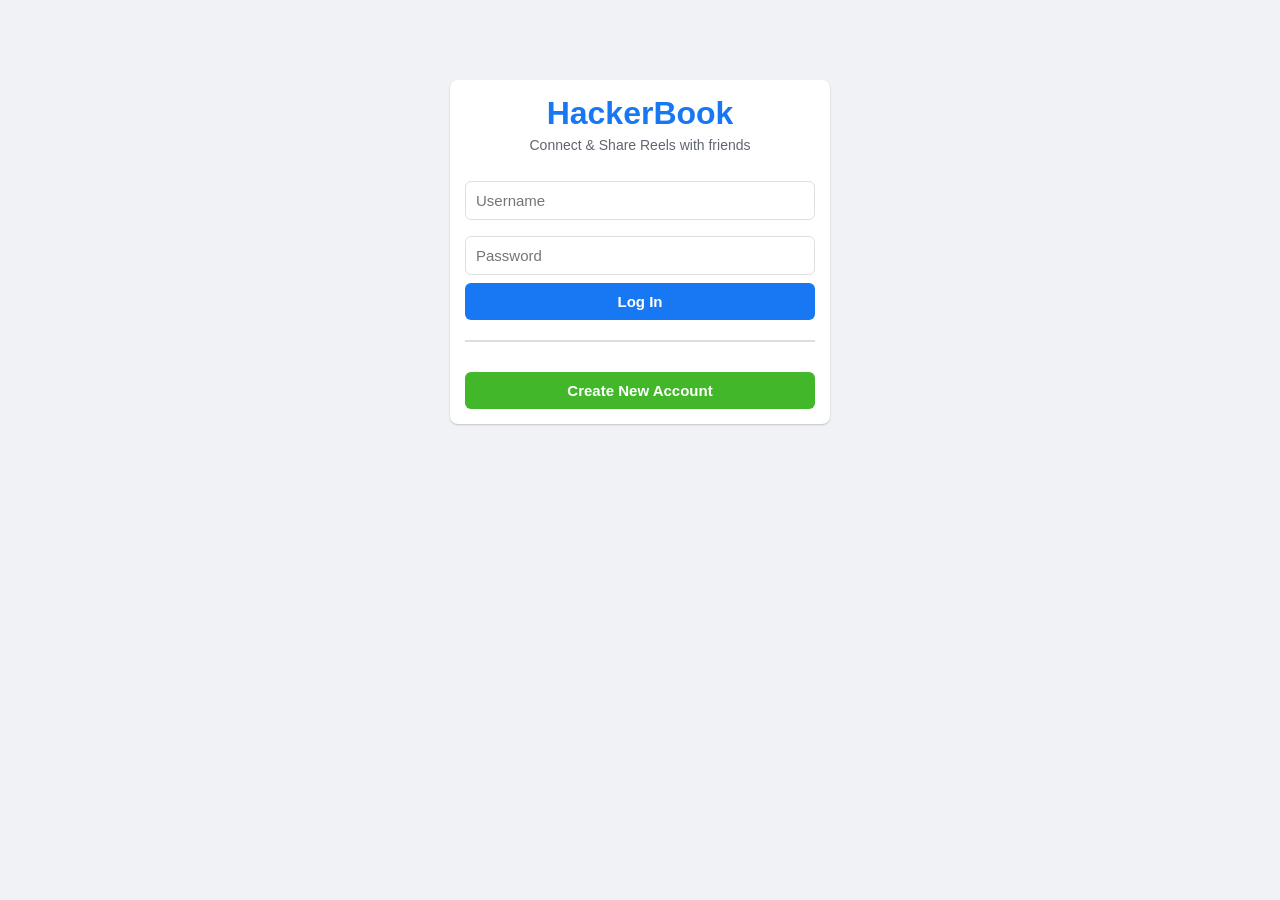
==== index.html @ a979e347 "Rename index (1).html to index.html" ====
<!DOCTYPE html>
<html lang="hi">
<head>
    <meta charset="UTF-8">
    <meta name="viewport" content="width=device-width, initial-scale=1.0">
    <title>HackerBook - Social, Reels & Chat</title>
    <link rel="stylesheet" href="ab.css">
</head>
<body>

    <!-- AUTH SECTION (Login / Signup) -->
    <div id="authSection">
        <div class="card auth-card">
            <h1 class="brand-logo">HackerBook</h1>
            <p class="brand-sub">Connect & Share Reels with friends</p>
            <div id="authError" class="error hidden"></div>
            <input type="text" id="authUsername" placeholder="Username">
            <input type="password" id="authPassword" placeholder="Password">
            <button onclick="loginUser()" class="btn btn-primary">Log In</button>
            <hr class="divider">
            <button onclick="registerUser()" class="btn btn-secondary">Create New Account</button>
        </div>
    </div>

    <!-- MAIN APP SECTION -->
    <div id="appSection" class="hidden">
        <!-- Header / Navbar -->
        <header class="header">
            <h1>HackerBook</h1>
            <div class="nav-links">
                <a href="#" onclick="switchTab('feed')" id="navFeed" class="active-nav">🏠 Feed</a>
                <a href="#" onclick="switchTab('chat')" id="navChat">💬 Chat</a>
                <a href="#" onclick="logout()">Logout</a>
            </div>
        </header>

        <div class="container">
            <!-- TAB 1: NEWS FEED -->
            <div id="feedView">
                <!-- Create Post Box -->
                <div class="card">
                    <textarea id="postInput" placeholder="What's on your mind?"></textarea>
                    
                    <!-- File Options for Image & Video -->
                    <div class="media-upload-options">
                        <label class="media-btn">
                            📷 Photo Select
                            <input type="file" id="mediaInput" accept="image/*,video/*" hidden onchange="previewMediaName()">
                        </label>
                        <span id="fileNameDisplay" class="file-name"></span>
                    </div>

                    <button onclick="createPost()" class="btn btn-primary btn-post">Post</button>
                </div>
                <!-- Posts Feed Container -->
                <div id="postsContainer"></div>
            </div>

            <!-- TAB 2: CHAT SYSTEM (MESSENGER) -->
            <div id="chatView" class="hidden">
                <!-- Users List Screen -->
                <div id="userListCard" class="card">
                    <h2 class="section-title">Messages / Friends</h2>
                    <p class="sub-text">Select a user to start chatting:</p>
                    <div id="usersContainer"></div>
                </div>

                <!-- Chat Box Screen -->
                <div id="activeChatCard" class="card hidden">
                    <div class="chat-header">
                        <h3 id="chatWithTitle">Chat</h3>
                        <button onclick="closeChat()" class="btn-back">← Back</button>
                    </div>
                    <div id="chatBox" class="chat-box"></div>
                    <div class="chat-input-area">
                        <input type="text" id="chatInput" placeholder="Type a message...">
                        <button onclick="sendMessage()" class="btn btn-primary btn-send">Send</button>
                    </div>
                </div>
            </div>
        </div>
    </div>

    <script src="ab.js"></script>
</body>
</html>
---- ab.css ----
* {
    box-sizing: border-box;
    font-family: -apple-system, BlinkMacSystemFont, "Segoe UI", Roboto, sans-serif;
    margin: 0;
    padding: 0;
}

body {
    background-color: #f0f2f5;
    margin: 0;
    padding-bottom: 50px;
}

.hidden { display: none !important; }

/* Header Navbar */
.header {
    background: #1877f2;
    color: white;
    padding: 12px 20px;
    display: flex;
    justify-content: space-between;
    align-items: center;
    position: sticky;
    top: 0;
    z-index: 100;
    box-shadow: 0 2px 4px rgba(0,0,0,0.1);
}

.header h1 {
    margin: 0;
    font-size: 22px;
    font-weight: bold;
}

.header .nav-links a {
    color: white;
    text-decoration: none;
    font-weight: 500;
    margin-left: 8px;
    font-size: 14px;
    background: rgba(255,255,255,0.2);
    padding: 6px 12px;
    border-radius: 20px;
}

.header .nav-links a.active-nav {
    background: white;
    color: #1877f2;
    font-weight: bold;
}

/* Layout & Cards */
.container {
    max-width: 600px;
    margin: 20px auto;
    padding: 0 10px;
}

.card {
    background: white;
    border-radius: 8px;
    padding: 15px;
    margin-bottom: 15px;
    box-shadow: 0 1px 2px rgba(0,0,0,0.2);
}

.auth-card {
    max-width: 380px;
    margin: 80px auto;
    text-align: center;
}

.brand-logo { color: #1877f2; font-size: 32px; margin-bottom: 5px; }
.brand-sub { color: #606770; margin-bottom: 20px; font-size: 14px; }

/* Inputs & Buttons */
input[type="text"], input[type="password"], textarea {
    width: 100%;
    padding: 10px;
    margin: 8px 0;
    border: 1px solid #dddfe2;
    border-radius: 6px;
    font-size: 15px;
}

textarea {
    resize: vertical;
    height: 70px;
}

.media-upload-options {
    display: flex;
    align-items: center;
    gap: 10px;
    margin: 8px 0;
}

.media-btn {
    background: #e4e6eb;
    color: #050505;
    padding: 8px 12px;
    border-radius: 6px;
    font-size: 13px;
    font-weight: bold;
    cursor: pointer;
    display: inline-block;
}

.file-name {
    font-size: 12px;
    color: #65676b;
    max-width: 200px;
    overflow: hidden;
    text-overflow: ellipsis;
    white-space: nowrap;
}

.btn {
    border: none;
    padding: 10px 16px;
    border-radius: 6px;
    font-weight: bold;
    font-size: 15px;
    cursor: pointer;
    width: 100%;
}

.btn-primary { background-color: #1877f2; color: white; }
.btn-secondary { background-color: #42b72a; color: white; margin-top: 10px; }
.btn-post { margin-top: 8px; }

.btn-like {
    background: #e4e6eb;
    color: #050505;
    border: none;
    padding: 6px 12px;
    font-size: 13px;
    border-radius: 4px;
    cursor: pointer;
}

.btn-like.liked {
    background: #e7f3ff;
    color: #1877f2;
    font-weight: bold;
}

.btn-reply {
    background: #1877f2;
    color: white;
    border: none;
    width: auto;
    padding: 6px 12px;
    font-size: 13px;
    border-radius: 4px;
    cursor: pointer;
}

.btn-chat {
    background: #1877f2;
    color: white;
    padding: 6px 14px;
    border: none;
    border-radius: 5px;
    font-size: 13px;
    cursor: pointer;
    font-weight: bold;
}

.btn-back {
    background: transparent;
    border: none;
    color: #1877f2;
    font-size: 14px;
    cursor: pointer;
    font-weight: bold;
}

.divider { border: 0.5px solid #dadde1; margin: 20px 0; }
.error { color: red; font-size: 14px; margin-bottom: 10px; }

/* Posts & Media Styling */
.post-author { font-weight: bold; color: #050505; }
.post-time { font-size: 12px; color: #65676b; margin-bottom: 10px; }
.post-content { font-size: 15px; margin-bottom: 12px; line-height: 1.4; }

.post-media-img {
    width: 100%;
    border-radius: 8px;
    margin-bottom: 12px;
    max-height: 400px;
    object-fit: cover;
}

.post-media-video {
    width: 100%;
    border-radius: 8px;
    margin-bottom: 12px;
    max-height: 450px;
    background: black;
}

.post-actions {
    border-top: 1px solid #e4e6eb;
    border-bottom: 1px solid #e4e6eb;
    padding: 8px 0;
    margin-bottom: 10px;
    display: flex;
    justify-content: space-between;
    align-items: center;
}

/* Comments Section */
.comments-section {
    background: #f0f2f5;
    padding: 10px;
    border-radius: 6px;
    margin-top: 10px;
}

.comment-item { font-size: 13px; margin-bottom: 6px; }
.comment-form { display: flex; gap: 5px; margin-top: 8px; }
.comment-form input { margin: 0; padding: 6px; }

/* Chat Section */
.section-title { font-size: 20px; margin-bottom: 5px; }
.sub-text { color: #65676b; font-size: 14px; margin-bottom: 15px; }
.user-list-item {
    display: flex;
    justify-content: space-between;
    align-items: center;
    padding: 10px 0;
    border-bottom: 1px solid #f0f2f5;
}

.chat-header {
    display: flex;
    align-items: center;
    justify-content: space-between;
    margin-bottom: 10px;
}

.chat-box {
    height: 350px;
    overflow-y: scroll;
    border: 1px solid #e4e6eb;
    border-radius: 6px;
    padding: 10px;
    display: flex;
    flex-direction: column;
    gap: 8px;
    background: #fafafa;
}

.msg {
    max-width: 75%;
    padding: 8px 12px;
    border-radius: 15px;
    font-size: 14px;
    word-break: break-word;
}

.msg.sent {
    background: #1877f2;
    color: white;
    align-self: flex-end;
    border-bottom-right-radius: 2px;
}

.msg.received {
    background: #e4e6eb;
    color: #050505;
    align-self: flex-start;
    border-bottom-left-radius: 2px;
}

.chat-input-area {
    margin-top: 10px;
    display: flex;
    gap: 8px;
}

.chat-input-area input { margin: 0; }
.btn-send { width: auto; padding: 0 20px; }
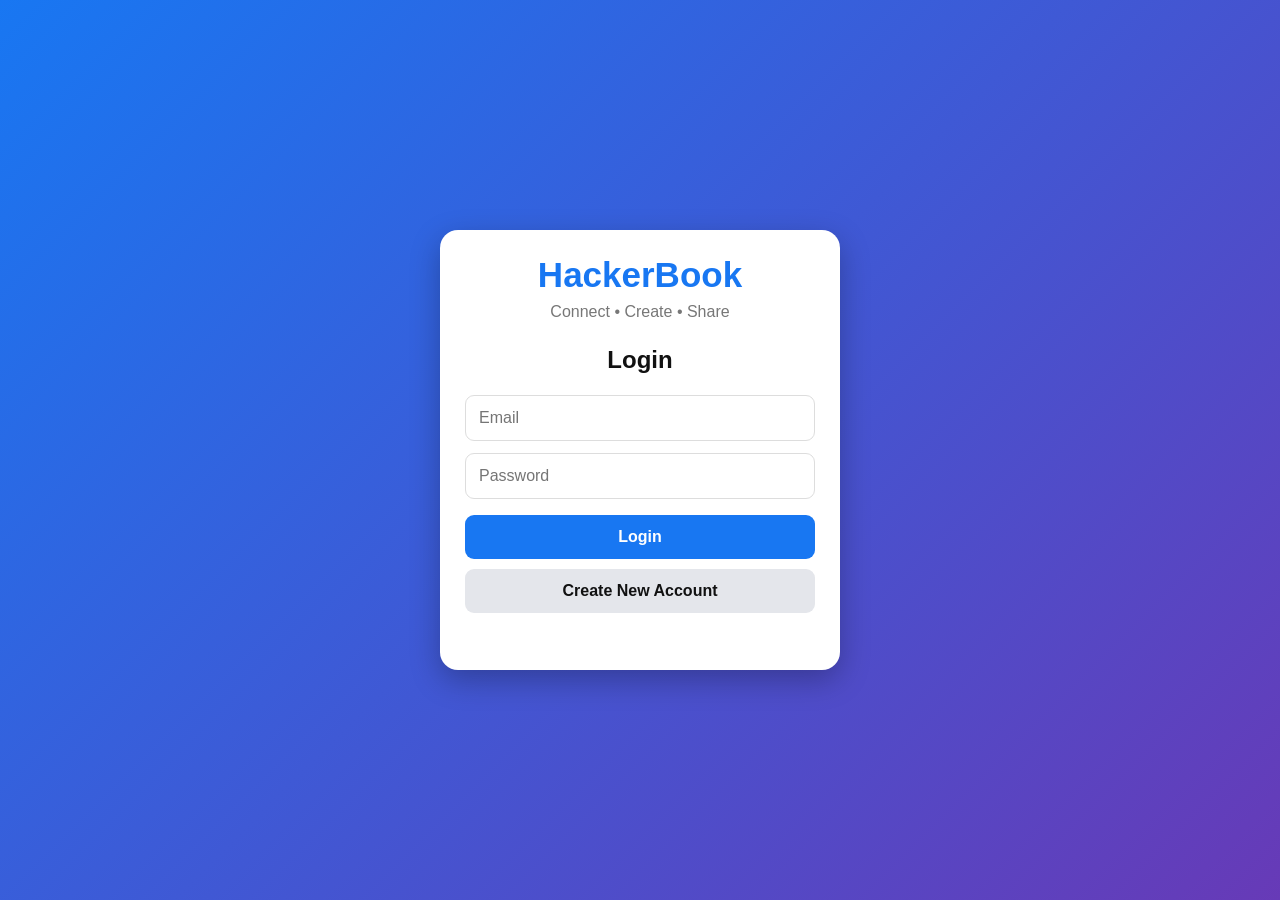
==== commit c1341f44: "Rename gm.html to index.html" ====
--- a/index.html
+++ b/index.html
@@ -1,86 +1,3114 @@
 <!DOCTYPE html>
-<html lang="hi">
+<html lang="en">
 <head>
-    <meta charset="UTF-8">
-    <meta name="viewport" content="width=device-width, initial-scale=1.0">
-    <title>HackerBook - Social, Reels & Chat</title>
-    <link rel="stylesheet" href="ab.css">
+<meta charset="UTF-8">
+<meta name="viewport" content="width=device-width, initial-scale=1.0">
+<title>HackerBook</title>
+
+<style>
+*{
+    box-sizing:border-box;
+    margin:0;
+    padding:0;
+}
+
+body{
+    font-family:Arial,sans-serif;
+    background:#f0f2f5;
+    color:#111;
+}
+
+button,
+input,
+textarea{
+    font:inherit;
+}
+
+button{
+    cursor:pointer;
+}
+
+.hidden{
+    display:none !important;
+}
+
+/* AUTH */
+
+#auth{
+    min-height:100vh;
+    display:flex;
+    justify-content:center;
+    align-items:center;
+    padding:20px;
+    background:linear-gradient(135deg,#1877f2,#673ab7);
+}
+
+.auth-box{
+    width:100%;
+    max-width:400px;
+    background:white;
+    padding:25px;
+    border-radius:18px;
+    box-shadow:0 10px 30px #0004;
+}
+
+.logo{
+    text-align:center;
+    color:#1877f2;
+    font-size:35px;
+    font-weight:bold;
+    margin-bottom:8px;
+}
+
+.subtitle{
+    text-align:center;
+    color:#777;
+    margin-bottom:25px;
+}
+
+.auth-box h2{
+    text-align:center;
+    margin-bottom:15px;
+}
+
+.input{
+    width:100%;
+    padding:13px;
+    margin:6px 0;
+    border:1px solid #ddd;
+    border-radius:9px;
+    outline:none;
+}
+
+.input:focus{
+    border-color:#1877f2;
+}
+
+.btn{
+    width:100%;
+    padding:13px;
+    margin-top:10px;
+    border:0;
+    border-radius:9px;
+    font-weight:bold;
+}
+
+.blue{
+    background:#1877f2;
+    color:white;
+}
+
+.gray{
+    background:#e4e6eb;
+    color:#111;
+}
+
+.red{
+    background:#e53935;
+    color:white;
+}
+
+.green{
+    background:#2e7d32;
+    color:white;
+}
+
+.msg{
+    text-align:center;
+    min-height:22px;
+    margin-top:10px;
+    font-size:14px;
+}
+
+/* APP */
+
+#app{
+    min-height:100vh;
+}
+
+.header{
+    height:60px;
+    background:white;
+    border-bottom:1px solid #ddd;
+    display:flex;
+    align-items:center;
+    justify-content:space-between;
+    padding:0 15px;
+    position:sticky;
+    top:0;
+    z-index:10;
+}
+
+.brand{
+    color:#1877f2;
+    font-size:24px;
+    font-weight:bold;
+}
+
+.main{
+    max-width:850px;
+    margin:auto;
+    padding:15px 15px 80px;
+}
+
+.page{
+    display:none;
+}
+
+.page.active{
+    display:block;
+}
+
+.card{
+    background:white;
+    border-radius:13px;
+    padding:16px;
+    margin-bottom:15px;
+    box-shadow:0 1px 3px #0002;
+}
+
+.card h2{
+    margin-bottom:15px;
+}
+
+textarea{
+    width:100%;
+    min-height:100px;
+    padding:12px;
+    border:1px solid #ddd;
+    border-radius:10px;
+    resize:none;
+}
+
+.post{
+    padding:15px 0;
+    border-bottom:1px solid #eee;
+}
+
+.post:last-child{
+    border-bottom:0;
+}
+
+.post-head{
+    display:flex;
+    align-items:center;
+    gap:10px;
+    margin-bottom:10px;
+}
+
+.avatar{
+    width:42px;
+    height:42px;
+    border-radius:50%;
+    background:#1877f2;
+    color:white;
+    display:flex;
+    align-items:center;
+    justify-content:center;
+    font-weight:bold;
+}
+
+.username{
+    font-weight:bold;
+}
+
+.time{
+    color:#777;
+    font-size:12px;
+}
+
+.post-text{
+    line-height:1.5;
+    white-space:pre-wrap;
+}
+
+.post-buttons{
+    display:flex;
+    gap:8px;
+    margin-top:12px;
+}
+
+.small{
+    padding:9px 13px;
+    border:0;
+    border-radius:8px;
+    background:#e4e6eb;
+    font-weight:bold;
+}
+
+.person{
+    display:flex;
+    justify-content:space-between;
+    align-items:center;
+    gap:10px;
+    padding:12px 0;
+    border-bottom:1px solid #eee;
+}
+
+.person-left{
+    display:flex;
+    align-items:center;
+    gap:10px;
+}
+
+.person-buttons{
+    display:flex;
+    gap:5px;
+}
+
+.empty{
+    text-align:center;
+    color:#777;
+    padding:30px 10px;
+}
+
+/* CHAT */
+
+.chat-users{
+    display:flex;
+    gap:7px;
+    overflow-x:auto;
+    padding-bottom:10px;
+}
+
+.chat-user{
+    padding:9px 12px;
+    border:0;
+    border-radius:8px;
+    background:#e4e6eb;
+    white-space:nowrap;
+}
+
+.chat-user.active{
+    background:#1877f2;
+    color:white;
+}
+
+.messages{
+    min-height:300px;
+    padding:15px 0;
+}
+
+.message{
+    max-width:75%;
+    padding:10px;
+    margin:7px 0;
+    border-radius:12px;
+}
+
+.message.me{
+    margin-left:auto;
+    background:#1877f2;
+    color:white;
+}
+
+.message.other{
+    background:#e4e6eb;
+}
+
+.chat-row{
+    display:flex;
+    gap:7px;
+}
+
+.chat-row input{
+    flex:1;
+    padding:11px;
+    border:1px solid #ddd;
+    border-radius:8px;
+}
+
+/* PROFILE */
+
+.profile{
+    text-align:center;
+}
+
+.profile-avatar{
+    width:90px;
+    height:90px;
+    border-radius:50%;
+    margin:auto;
+    background:#1877f2;
+    color:white;
+    display:flex;
+    align-items:center;
+    justify-content:center;
+    font-size:35px;
+    font-weight:bold;
+}
+
+.stats{
+    display:flex;
+    justify-content:space-around;
+    margin-top:20px;
+}
+
+.stat{
+    text-align:center;
+}
+
+.stat b{
+    display:block;
+    font-size:20px;
+}
+
+.stat span{
+    color:#777;
+    font-size:12px;
+}
+
+/* NAV */
+
+.nav{
+    position:fixed;
+    bottom:0;
+    left:0;
+    right:0;
+    height:62px;
+    background:white;
+    border-top:1px solid #ddd;
+    display:flex;
+    justify-content:space-around;
+    align-items:center;
+    z-index:20;
+    overflow-x:auto;
+}
+
+.nav button{
+    min-width:65px;
+    border:0;
+    background:none;
+    color:#666;
+    font-size:11px;
+}
+
+.nav button b{
+    display:block;
+    font-size:20px;
+}
+
+.nav button.active{
+    color:#1877f2;
+}
+
+/* ADMIN */
+
+.admin-item{
+    padding:12px 0;
+    border-bottom:1px solid #eee;
+    display:flex;
+    justify-content:space-between;
+    gap:10px;
+}
+
+@media(max-width:600px){
+
+    .main{
+        padding:10px 10px 75px;
+    }
+
+    .person{
+        align-items:flex-start;
+    }
+
+    .person-buttons{
+        flex-direction:column;
+    }
+
+}
+</style>
 </head>
+
 <body>
 
-    <!-- AUTH SECTION (Login / Signup) -->
-    <div id="authSection">
-        <div class="card auth-card">
-            <h1 class="brand-logo">HackerBook</h1>
-            <p class="brand-sub">Connect & Share Reels with friends</p>
-            <div id="authError" class="error hidden"></div>
-            <input type="text" id="authUsername" placeholder="Username">
-            <input type="password" id="authPassword" placeholder="Password">
-            <button onclick="loginUser()" class="btn btn-primary">Log In</button>
-            <hr class="divider">
-            <button onclick="registerUser()" class="btn btn-secondary">Create New Account</button>
+<!-- ================= AUTH ================= -->
+
+<div id="auth">
+
+    <div class="auth-box">
+
+        <div class="logo">HackerBook</div>
+
+        <div class="subtitle">
+            Connect • Create • Share
         </div>
+
+        <!-- LOGIN -->
+
+        <div id="loginBox">
+
+            <h2>Login</h2>
+
+            <input
+                id="loginEmail"
+                class="input"
+                type="email"
+                placeholder="Email"
+            >
+
+            <input
+                id="loginPassword"
+                class="input"
+                type="password"
+                placeholder="Password"
+            >
+
+            <button
+                id="loginBtn"
+                type="button"
+                class="btn blue"
+            >
+                Login
+            </button>
+
+            <button
+                id="signupPageBtn"
+                type="button"
+                class="btn gray"
+            >
+                Create New Account
+            </button>
+
+            <div id="loginMsg" class="msg"></div>
+
+        </div>
+
+
+        <!-- SIGNUP -->
+
+        <div id="signupBox" class="hidden">
+
+            <h2>Create Account</h2>
+
+            <input
+                id="signupUsername"
+                class="input"
+                type="text"
+                placeholder="Username"
+            >
+
+            <input
+                id="signupEmail"
+                class="input"
+                type="email"
+                placeholder="Email"
+            >
+
+            <input
+                id="signupPassword"
+                class="input"
+                type="password"
+                placeholder="Password"
+            >
+
+            <input
+                id="signupConfirm"
+                class="input"
+                type="password"
+                placeholder="Confirm Password"
+            >
+
+            <button
+                id="signupBtn"
+                type="button"
+                class="btn blue"
+            >
+                Create Account
+            </button>
+
+            <button
+                id="loginPageBtn"
+                type="button"
+                class="btn gray"
+            >
+                Back to Login
+            </button>
+
+            <div id="signupMsg" class="msg"></div>
+
+        </div>
+
     </div>
 
-    <!-- MAIN APP SECTION -->
-    <div id="appSection" class="hidden">
-        <!-- Header / Navbar -->
-        <header class="header">
-            <h1>HackerBook</h1>
-            <div class="nav-links">
-                <a href="#" onclick="switchTab('feed')" id="navFeed" class="active-nav">🏠 Feed</a>
-                <a href="#" onclick="switchTab('chat')" id="navChat">💬 Chat</a>
-                <a href="#" onclick="logout()">Logout</a>
+</div>
+
+
+<!-- ================= APP ================= -->
+
+<div id="app" class="hidden">
+
+    <header class="header">
+
+        <div class="brand">
+            HackerBook
+        </div>
+
+        <div id="headerUser"></div>
+
+    </header>
+
+
+    <main class="main">
+
+        <!-- HOME -->
+
+        <section id="home" class="page active">
+
+            <div class="card">
+
+                <h2>Home Feed</h2>
+
+                <div id="feed"></div>
+
             </div>
-        </header>
-
-        <div class="container">
-            <!-- TAB 1: NEWS FEED -->
-            <div id="feedView">
-                <!-- Create Post Box -->
-                <div class="card">
-                    <textarea id="postInput" placeholder="What's on your mind?"></textarea>
-                    
-                    <!-- File Options for Image & Video -->
-                    <div class="media-upload-options">
-                        <label class="media-btn">
-                            📷 Photo Select
-                            <input type="file" id="mediaInput" accept="image/*,video/*" hidden onchange="previewMediaName()">
-                        </label>
-                        <span id="fileNameDisplay" class="file-name"></span>
+
+        </section>
+
+
+        <!-- REELS -->
+
+        <section id="reels" class="page">
+
+            <div class="card">
+
+                <h2>Reels</h2>
+
+                <div id="reelsBox"></div>
+
+            </div>
+
+        </section>
+
+
+        <!-- CREATE -->
+
+        <section id="create" class="page">
+
+            <div class="card">
+
+                <h2>Create Post</h2>
+
+                <textarea
+                    id="postInput"
+                    placeholder="What's on your mind?"
+                ></textarea>
+
+                <button
+                    id="postBtn"
+                    type="button"
+                    class="btn blue"
+                >
+                    Publish Post
+                </button>
+
+                <div id="postMsg" class="msg"></div>
+
+            </div>
+
+
+            <div class="card">
+
+                <h2>Create Reel</h2>
+
+                <input
+                    id="reelCaption"
+                    class="input"
+                    placeholder="Reel caption"
+                >
+
+                <input
+                    id="reelFile"
+                    class="input"
+                    type="file"
+                    accept="video/*"
+                >
+
+                <button
+                    id="reelBtn"
+                    type="button"
+                    class="btn blue"
+                >
+                    Publish Reel
+                </button>
+
+                <div id="reelMsg" class="msg"></div>
+
+            </div>
+
+        </section>
+
+
+        <!-- FRIENDS -->
+
+        <section id="friends" class="page">
+
+            <div class="card">
+
+                <h2>Friend Requests</h2>
+
+                <div id="requests"></div>
+
+            </div>
+
+
+            <div class="card">
+
+                <h2>People</h2>
+
+                <div id="people"></div>
+
+            </div>
+
+
+            <div class="card">
+
+                <h2>My Friends</h2>
+
+                <div id="myFriends"></div>
+
+            </div>
+
+        </section>
+
+
+        <!-- CHAT -->
+
+        <section id="chat" class="page">
+
+            <div class="card">
+
+                <h2>Chat</h2>
+
+                <div id="chatUsers" class="chat-users"></div>
+
+                <div id="messages" class="messages">
+
+                    <div class="empty">
+                        Select a friend.
                     </div>
 
-                    <button onclick="createPost()" class="btn btn-primary btn-post">Post</button>
                 </div>
-                <!-- Posts Feed Container -->
-                <div id="postsContainer"></div>
+
+                <div class="chat-row">
+
+                    <input
+                        id="messageInput"
+                        type="text"
+                        placeholder="Write a message..."
+                    >
+
+                    <button
+                        id="sendBtn"
+                        type="button"
+                        class="small"
+                    >
+                        Send
+                    </button>
+
+                </div>
+
             </div>
 
-            <!-- TAB 2: CHAT SYSTEM (MESSENGER) -->
-            <div id="chatView" class="hidden">
-                <!-- Users List Screen -->
-                <div id="userListCard" class="card">
-                    <h2 class="section-title">Messages / Friends</h2>
-                    <p class="sub-text">Select a user to start chatting:</p>
-                    <div id="usersContainer"></div>
+        </section>
+
+
+        <!-- NOTIFICATIONS -->
+
+        <section id="notifications" class="page">
+
+            <div class="card">
+
+                <h2>Notifications</h2>
+
+                <div id="notificationBox"></div>
+
+            </div>
+
+        </section>
+
+
+        <!-- PROFILE -->
+
+        <section id="profile" class="page">
+
+            <div class="card profile">
+
+                <div
+                    id="profileAvatar"
+                    class="profile-avatar"
+                ></div>
+
+                <h2 id="profileName"></h2>
+
+                <p id="profileEmail"></p>
+
+                <div class="stats">
+
+                    <div class="stat">
+                        <b id="profilePosts">0</b>
+                        <span>Posts</span>
+                    </div>
+
+                    <div class="stat">
+                        <b id="profileFriends">0</b>
+                        <span>Friends</span>
+                    </div>
+
+                    <div class="stat">
+                        <b id="profileFollowers">0</b>
+                        <span>Followers</span>
+                    </div>
+
+                    <div class="stat">
+                        <b id="profileFollowing">0</b>
+                        <span>Following</span>
+                    </div>
+
                 </div>
 
-                <!-- Chat Box Screen -->
-                <div id="activeChatCard" class="card hidden">
-                    <div class="chat-header">
-                        <h3 id="chatWithTitle">Chat</h3>
-                        <button onclick="closeChat()" class="btn-back">← Back</button>
+            </div>
+
+
+            <div class="card">
+
+                <h2>My Posts</h2>
+
+                <div id="myPosts"></div>
+
+            </div>
+
+
+            <div class="card">
+
+                <button
+                    id="logoutBtn"
+                    type="button"
+                    class="btn red"
+                >
+                    Logout
+                </button>
+
+            </div>
+
+        </section>
+
+
+        <!-- ADMIN -->
+
+        <section id="admin" class="page">
+
+            <div class="card">
+
+                <h2>🛡️ Admin Panel</h2>
+
+                <div id="adminUsers"></div>
+
+            </div>
+
+
+            <div class="card">
+
+                <h2>Posts Management</h2>
+
+                <div id="adminPosts"></div>
+
+            </div>
+
+        </section>
+
+    </main>
+
+
+    <!-- NAV -->
+
+    <nav class="nav">
+
+        <button
+            type="button"
+            class="active"
+            data-page="home"
+        >
+            <b>🏠</b>
+            Home
+        </button>
+
+        <button
+            type="button"
+            data-page="reels"
+        >
+            <b>🎬</b>
+            Reels
+        </button>
+
+        <button
+            type="button"
+            data-page="create"
+        >
+            <b>➕</b>
+            Create
+        </button>
+
+        <button
+            type="button"
+            data-page="friends"
+        >
+            <b>👥</b>
+            Friends
+        </button>
+
+        <button
+            type="button"
+            data-page="chat"
+        >
+            <b>💬</b>
+            Chat
+        </button>
+
+        <button
+            type="button"
+            data-page="notifications"
+        >
+            <b>🔔</b>
+            Alerts
+        </button>
+
+        <button
+            type="button"
+            data-page="profile"
+        >
+            <b>👤</b>
+            Profile
+        </button>
+
+        <button
+            id="adminNav"
+            type="button"
+            class="hidden"
+            data-page="admin"
+        >
+            <b>🛡️</b>
+            Admin
+        </button>
+
+    </nav>
+
+</div>
+
+
+<script>
+
+/* ============================================
+   HACKERBOOK
+   SIMPLE + STABLE VERSION
+============================================ */
+
+(function(){
+
+"use strict";
+
+
+/* DATABASE KEYS */
+
+const USERS_KEY = "hb_users";
+const POSTS_KEY = "hb_posts";
+const REELS_KEY = "hb_reels";
+const MSG_KEY = "hb_messages";
+const NOTIFY_KEY = "hb_notifications";
+const CURRENT_KEY = "hb_current";
+
+const ADMIN_EMAIL = "r27748775@gmail.com";
+
+
+/* SAFE JSON */
+
+function read(key, fallback){
+
+    try{
+
+        const value =
+            localStorage.getItem(key);
+
+        return value
+            ? JSON.parse(value)
+            : fallback;
+
+    }catch(e){
+
+        console.log(e);
+
+        return fallback;
+    }
+}
+
+
+function write(key,value){
+
+    localStorage.setItem(
+        key,
+        JSON.stringify(value)
+    );
+}
+
+
+/* DATA */
+
+let users = read(USERS_KEY,[]);
+let posts = read(POSTS_KEY,[]);
+let reels = read(REELS_KEY,[]);
+let messages = read(MSG_KEY,[]);
+let notifications = read(NOTIFY_KEY,[]);
+
+let currentId =
+    localStorage.getItem(CURRENT_KEY);
+
+let selectedChat = null;
+
+
+/* HELPERS */
+
+function id(){
+
+    return Date.now().toString(36)
+        + Math.random()
+        .toString(36)
+        .substring(2,8);
+}
+
+
+function me(){
+
+    return users.find(
+        u => u.id === currentId
+    );
+}
+
+
+function user(id){
+
+    return users.find(
+        u => u.id === id
+    );
+}
+
+
+function initial(name){
+
+    return name
+        ? name.charAt(0).toUpperCase()
+        : "?";
+}
+
+
+function safe(text){
+
+    return String(text)
+        .replace(/&/g,"&amp;")
+        .replace(/</g,"&lt;")
+        .replace(/>/g,"&gt;")
+        .replace(/"/g,"&quot;")
+        .replace(/'/g,"&#039;");
+}
+
+
+function save(){
+
+    write(USERS_KEY,users);
+    write(POSTS_KEY,posts);
+    write(REELS_KEY,reels);
+    write(MSG_KEY,messages);
+    write(NOTIFY_KEY,notifications);
+
+}
+
+
+/* =========================================
+   AUTH SCREEN
+========================================= */
+
+const auth =
+    document.getElementById("auth");
+
+const app =
+    document.getElementById("app");
+
+const loginBox =
+    document.getElementById("loginBox");
+
+const signupBox =
+    document.getElementById("signupBox");
+
+
+/* SHOW SIGNUP */
+
+document
+.getElementById("signupPageBtn")
+.addEventListener("click",function(){
+
+    loginBox.classList.add("hidden");
+    signupBox.classList.remove("hidden");
+
+});
+
+
+/* SHOW LOGIN */
+
+document
+.getElementById("loginPageBtn")
+.addEventListener("click",function(){
+
+    signupBox.classList.add("hidden");
+    loginBox.classList.remove("hidden");
+
+});
+
+
+/* =========================================
+   CREATE ACCOUNT
+========================================= */
+
+document
+.getElementById("signupBtn")
+.addEventListener("click",function(){
+
+    const username =
+        document.getElementById(
+            "signupUsername"
+        ).value.trim();
+
+    const email =
+        document.getElementById(
+            "signupEmail"
+        ).value.trim().toLowerCase();
+
+    const password =
+        document.getElementById(
+            "signupPassword"
+        ).value;
+
+    const confirm =
+        document.getElementById(
+            "signupConfirm"
+        ).value;
+
+    const msg =
+        document.getElementById(
+            "signupMsg"
+        );
+
+
+    msg.style.color = "#e53935";
+
+
+    if(
+        username === "" ||
+        email === "" ||
+        password === ""
+    ){
+
+        msg.textContent =
+            "Please fill all fields.";
+
+        return;
+    }
+
+
+    if(password.length < 6){
+
+        msg.textContent =
+            "Password must be at least 6 characters.";
+
+        return;
+    }
+
+
+    if(password !== confirm){
+
+        msg.textContent =
+            "Passwords do not match.";
+
+        return;
+    }
+
+
+    if(
+        users.some(
+            u => u.email === email
+        )
+    ){
+
+        msg.textContent =
+            "Email already registered.";
+
+        return;
+    }
+
+
+    if(
+        users.some(
+            u =>
+            u.username.toLowerCase()
+            === username.toLowerCase()
+        )
+    ){
+
+        msg.textContent =
+            "Username already exists.";
+
+        return;
+    }
+
+
+    const newUser = {
+
+        id:id(),
+
+        username:username,
+
+        email:email,
+
+        password:password,
+
+        friends:[],
+
+        requests:[],
+
+        followers:[],
+
+        following:[],
+
+        blocked:false
+
+    };
+
+
+    users.push(newUser);
+
+    write(
+        USERS_KEY,
+        users
+    );
+
+
+    msg.style.color =
+        "#2e7d32";
+
+    msg.textContent =
+        "Account created!";
+
+
+    document.getElementById(
+        "loginEmail"
+    ).value = email;
+
+
+    document.getElementById(
+        "loginPassword"
+    ).value = password;
+
+
+    setTimeout(function(){
+
+        signupBox.classList.add(
+            "hidden"
+        );
+
+        loginBox.classList.remove(
+            "hidden"
+        );
+
+    },500);
+
+});
+
+
+/* =========================================
+   LOGIN
+========================================= */
+
+document
+.getElementById("loginBtn")
+.addEventListener("click",function(){
+
+    const email =
+        document.getElementById(
+            "loginEmail"
+        ).value.trim().toLowerCase();
+
+    const password =
+        document.getElementById(
+            "loginPassword"
+        ).value;
+
+    const msg =
+        document.getElementById(
+            "loginMsg"
+        );
+
+
+    msg.style.color =
+        "#e53935";
+
+
+if(
+        email === "" ||
+        password === ""
+    ){
+
+        msg.textContent =
+            "Enter email and password.";
+
+        return;
+    }
+
+
+    const found =
+        users.find(
+            u =>
+            u.email === email &&
+            u.password === password
+        );
+
+
+    if(!found){
+
+        msg.textContent =
+            "Wrong email or password.";
+
+        return;
+    }
+
+
+    if(found.blocked){
+
+        msg.textContent =
+            "Your account is blocked.";
+
+        return;
+    }
+
+
+    currentId = found.id;
+
+    localStorage.setItem(
+        CURRENT_KEY,
+        currentId
+    );
+
+
+    msg.style.color =
+        "#2e7d32";
+
+    msg.textContent =
+        "Login successful!";
+
+
+    setTimeout(function(){
+
+        openApp();
+
+    },300);
+
+});
+
+
+/* =========================================
+   OPEN APP
+========================================= */
+
+function openApp(){
+
+    const current =
+        me();
+
+
+    if(!current){
+
+        return;
+    }
+
+
+    auth.classList.add(
+        "hidden"
+    );
+
+    app.classList.remove(
+        "hidden"
+    );
+
+
+    document.getElementById(
+        "headerUser"
+    ).textContent =
+        "@" + current.username;
+
+
+    if(
+        current.email === ADMIN_EMAIL
+    ){
+
+        document
+        .getElementById("adminNav")
+        .classList.remove("hidden");
+
+    }
+
+
+    renderAll();
+
+}
+
+
+/* =========================================
+   LOGOUT
+========================================= */
+
+document
+.getElementById("logoutBtn")
+.addEventListener("click",function(){
+
+    currentId = null;
+
+    localStorage.removeItem(
+        CURRENT_KEY
+    );
+
+    app.classList.add(
+        "hidden"
+    );
+
+    auth.classList.remove(
+        "hidden"
+    );
+
+    document.getElementById(
+        "loginEmail"
+    ).value = "";
+
+    document.getElementById(
+        "loginPassword"
+    ).value = "";
+
+});
+
+
+/* =========================================
+   NAVIGATION
+========================================= */
+
+document
+.querySelectorAll(".nav button")
+.forEach(function(button){
+
+    button.addEventListener(
+        "click",
+        function(){
+
+            const page =
+                button.dataset.page;
+
+
+            document
+            .querySelectorAll(".page")
+            .forEach(function(p){
+
+                p.classList.remove(
+                    "active"
+                );
+
+            });
+
+
+            document
+            .getElementById(page)
+            .classList.add(
+                "active"
+            );
+
+
+            document
+            .querySelectorAll(".nav button")
+            .forEach(function(b){
+
+                b.classList.remove(
+                    "active"
+                );
+
+            });
+
+
+            button.classList.add(
+                "active"
+            );
+
+
+            renderAll();
+
+        }
+    );
+
+});
+
+
+/* =========================================
+   CREATE POST
+========================================= */
+
+document
+.getElementById("postBtn")
+.addEventListener("click",function(){
+
+    const text =
+        document.getElementById(
+            "postInput"
+        ).value.trim();
+
+    const msg =
+        document.getElementById(
+            "postMsg"
+        );
+
+
+    if(!text){
+
+        msg.style.color =
+            "#e53935";
+
+        msg.textContent =
+            "Write something first.";
+
+        return;
+    }
+
+
+    posts.unshift({
+
+        id:id(),
+
+        userId:currentId,
+
+        text:text,
+
+        time:Date.now(),
+
+        likes:[]
+
+    });
+
+
+    write(
+        POSTS_KEY,
+        posts
+    );
+
+
+    document.getElementById(
+        "postInput"
+    ).value = "";
+
+
+    msg.style.color =
+        "#2e7d32";
+
+    msg.textContent =
+        "Post published!";
+
+
+    renderAll();
+
+});
+
+
+/* =========================================
+   POST RENDER
+========================================= */
+
+function postHTML(post){
+
+    const u =
+        user(post.userId);
+
+
+    if(!u){
+
+        return "";
+    }
+
+
+    const liked =
+        post.likes.includes(
+            currentId
+        );
+
+
+    return `
+
+    <div class="post">
+
+        <div class="post-head">
+
+            <div class="avatar">
+                ${safe(initial(u.username))}
+            </div>
+
+            <div>
+
+                <div class="username">
+                    ${safe(u.username)}
+                </div>
+
+                <div class="time">
+                    ${new Date(post.time)
+                        .toLocaleString()}
+                </div>
+
+            </div>
+
+        </div>
+
+        <div class="post-text">
+            ${safe(post.text)}
+        </div>
+
+        <div class="post-buttons">
+
+            <button
+                type="button"
+                class="small"
+                data-like="${post.id}"
+            >
+                ${liked ? "❤️" : "👍"}
+                ${post.likes.length}
+            </button>
+
+        </div>
+
+    </div>
+
+    `;
+
+}
+
+
+function renderFeed(){
+
+    const box =
+        document.getElementById(
+            "feed"
+        );
+
+
+    if(posts.length === 0){
+
+        box.innerHTML =
+            '<div class="empty">No posts yet. Create the first post!</div>';
+
+        return;
+    }
+
+
+    box.innerHTML =
+        posts.map(postHTML).join("");
+
+}
+
+
+/* LIKE */
+
+document.addEventListener(
+"click",
+function(event){
+
+    const button =
+        event.target.closest(
+            "[data-like]"
+        );
+
+
+    if(!button){
+
+        return;
+    }
+
+
+    const post =
+        posts.find(
+            p =>
+            p.id === button.dataset.like
+        );
+
+
+    if(!post){
+
+        return;
+    }
+
+
+    const index =
+        post.likes.indexOf(
+            currentId
+        );
+
+
+    if(index === -1){
+
+        post.likes.push(
+            currentId
+        );
+
+    }else{
+
+        post.likes.splice(
+            index,
+            1
+        );
+
+    }
+
+
+    write(
+        POSTS_KEY,
+        posts
+    );
+
+
+    renderAll();
+
+});
+
+
+/* =========================================
+   REELS
+========================================= */
+
+document
+.getElementById("reelBtn")
+.addEventListener("click",function(){
+
+    const file =
+        document.getElementById(
+            "reelFile"
+        ).files[0];
+
+    const caption =
+        document.getElementById(
+            "reelCaption"
+        ).value.trim();
+
+    const msg =
+        document.getElementById(
+            "reelMsg"
+        );
+
+
+    if(!file){
+
+        msg.style.color =
+            "#e53935";
+
+        msg.textContent =
+            "Select a video first.";
+
+        return;
+    }
+
+
+    const url =
+        URL.createObjectURL(file);
+
+
+    reels.unshift({
+
+        id:id(),
+
+        userId:currentId,
+
+        caption:caption,
+
+        url:url,
+
+        time:Date.now()
+
+    });
+
+
+    msg.style.color =
+        "#2e7d32";
+
+    msg.textContent =
+        "Reel created for this session.";
+
+
+    document.getElementById(
+        "reelFile"
+    ).value = "";
+
+    document.getElementById(
+        "reelCaption"
+    ).value = "";
+
+
+    renderReels();
+
+});
+
+
+function renderReels(){
+
+    const box =
+        document.getElementById(
+            "reelsBox"
+        );
+
+
+    if(reels.length === 0){
+
+        box.innerHTML =
+            '<div class="empty">No reels yet.</div>';
+
+        return;
+    }
+
+
+    box.innerHTML =
+        reels.map(function(reel){
+
+            const u =
+                user(reel.userId);
+
+
+            return `
+
+            <div class="card">
+
+                <b>
+                    @${safe(
+                        u
+                        ? u.username
+                        : "Unknown"
+                    )}
+                </b>
+
+                <video
+                    controls
+                    playsinline
+                    style="width:100%;margin-top:10px;border-radius:10px;"
+                    src="${reel.url}"
+                ></video>
+
+                <p style="margin-top:8px;">
+                    ${safe(reel.caption || "")}
+                </p>
+
+            </div>
+
+            `;
+
+        }).join("");
+
+}
+
+
+/* =========================================
+   FRIEND SYSTEM
+========================================= */
+
+function sendRequest(targetId){
+
+    const target =
+        user(targetId);
+
+
+    const current =
+        me();
+
+
+    if(!target || !current){
+
+        return;
+    }
+
+
+    if(
+        current.friends.includes(
+            targetId
+        )
+    ){
+
+        return;
+    }
+
+
+    if(
+        target.requests.includes(
+            currentId
+        )
+    ){
+
+        return;
+    }
+
+
+    target.requests.push(
+        currentId
+    );
+
+
+    notifications.push({
+
+        id:id(),
+
+        userId:targetId,
+
+        text:
+            "@" + current.username +
+            " sent you a friend request.",
+
+        time:Date.now()
+
+    });
+
+
+    save();
+
+    renderAll();
+
+}
+
+
+function acceptRequest(requestId){
+
+    const current =
+        me();
+
+    const requester =
+        user(requestId);
+
+
+    if(!current || !requester){
+
+        return;
+    }
+
+
+    if(
+        !current.friends.includes(
+            requestId
+        )
+    ){
+
+        current.friends.push(
+            requestId
+        );
+
+    }
+
+
+    if(
+        !requester.friends.includes(
+            currentId
+        )
+    ){
+
+        requester.friends.push(
+            currentId
+        );
+
+    }
+
+
+    current.requests =
+        current.requests.filter(
+            x => x !== requestId
+        );
+
+
+    notifications.push({
+
+        id:id(),
+
+        userId:requestId,
+
+        text:
+            "@" + current.username +
+            " accepted your friend request.",
+
+        time:Date.now()
+
+    });
+
+
+    save();
+
+    renderAll();
+
+}
+
+
+function rejectRequest(requestId){
+
+    const current =
+        me();
+
+
+    current.requests =
+        current.requests.filter(
+            x => x !== requestId
+        );
+
+
+    save();
+
+    renderAll();
+
+}
+
+
+/* FRIEND BUTTONS */
+
+document.addEventListener(
+"click",
+function(event){
+
+    const add =
+        event.target.closest(
+            "[data-add]"
+        );
+
+
+    if(add){
+
+        sendRequest(
+            add.dataset.add
+        );
+
+        return;
+    }
+
+
+    const accept =
+        event.target.closest(
+            "[data-accept]"
+        );
+
+
+    if(accept){
+
+        acceptRequest(
+            accept.dataset.accept
+        );
+
+        return;
+    }
+
+
+    const reject =
+        event.target.closest(
+            "[data-reject]"
+        );
+
+
+    if(reject){
+
+        rejectRequest(
+            reject.dataset.reject
+        );
+
+        return;
+    }
+
+
+    const follow =
+        event.target.closest(
+            "[data-follow]"
+        );
+
+
+    if(follow){
+
+        toggleFollow(
+            follow.dataset.follow
+        );
+
+        return;
+    }
+
+
+    const chat =
+        event.target.closest(
+            "[data-chat]"
+        );
+
+
+    if(chat){
+
+        selectedChat =
+            chat.dataset.chat;
+
+        openChat();
+
+    }
+
+});
+
+
+/* FOLLOW */
+
+function toggleFollow(targetId){
+
+    const current =
+        me();
+
+    const target =
+        user(targetId);
+
+
+    if(!current || !target){
+
+        return;
+    }
+
+
+    const index =
+        current.following.indexOf(
+            targetId
+        );
+
+
+    if(index === -1){
+
+        current.following.push(
+            targetId
+        );
+
+
+        if(
+            !target.followers.includes(
+                currentId
+            )
+        ){
+
+            target.followers.push(
+                currentId
+            );
+
+        }
+
+    }else{
+
+        current.following.splice(
+            index,
+            1
+        );
+
+
+        target.followers =
+            target.followers.filter(
+                x =>
+                x !== currentId
+            );
+
+    }
+
+
+    save();
+
+    renderAll();
+
+}
+
+
+/* RENDER FRIENDS */
+
+function renderFriends(){
+
+    const current =
+        me();
+
+
+    if(!current){
+
+        return;
+    }
+
+
+    /* REQUESTS */
+
+    const requestsBox =
+        document.getElementById(
+            "requests"
+        );
+
+
+    if(current.requests.length === 0){
+
+        requestsBox.innerHTML =
+            '<div class="empty">No friend requests.</div>';
+
+    }else{
+
+        requestsBox.innerHTML =
+            current.requests.map(function(id){
+
+                const u =
+                    user(id);
+
+
+                if(!u){
+
+                    return "";
+                }
+
+
+                return `
+
+                <div class="person">
+
+                    <div class="person-left">
+
+                        <div class="avatar">
+                            ${safe(initial(u.username))}
+                        </div>
+
+                        <div>
+                            <b>${safe(u.username)}</b>
+                        </div>
+
                     </div>
-                    <div id="chatBox" class="chat-box"></div>
-                    <div class="chat-input-area">
-                        <input type="text" id="chatInput" placeholder="Type a message...">
-                        <button onclick="sendMessage()" class="btn btn-primary btn-send">Send</button>
+
+                    <div class="person-buttons">
+
+                        <button
+                            type="button"
+                            class="small green"
+                            data-accept="${u.id}"
+                        >
+                            Accept
+                        </button>
+
+                        <button
+                            type="button"
+                            class="small"
+                            data-reject="${u.id}"
+                        >
+                            Reject
+                        </button>
+
                     </div>
+
                 </div>
+
+                `;
+
+            }).join("");
+
+    }
+
+
+    /* PEOPLE */
+
+    const peopleBox =
+        document.getElementById(
+            "people"
+        );
+
+
+    const others =
+        users.filter(
+            u =>
+            u.id !== currentId &&
+            !u.blocked
+        );
+
+
+    if(others.length === 0){
+
+        peopleBox.innerHTML =
+            '<div class="empty">No other users yet.</div>';
+
+    }else{
+
+        peopleBox.innerHTML =
+            others.map(function(u){
+
+                const following =
+                    current.following.includes(
+                        u.id
+                    );
+
+                const friend =
+                    current.friends.includes(
+                        u.id
+                    );
+
+                const pending =
+                    u.requests.includes(
+                        currentId
+                    );
+
+
+                return `
+
+                <div class="person">
+
+                    <div class="person-left">
+
+                        <div class="avatar">
+                            ${safe(initial(u.username))}
+                        </div>
+
+                        <div>
+
+                            <b>
+                                ${safe(u.username)}
+                            </b>
+
+                            <small style="display:block;color:#777;">
+                                ${safe(u.email)}
+                            </small>
+
+                        </div>
+
+                    </div>
+
+                    <div class="person-buttons">
+
+                        <button
+                            type="button"
+                            class="small"
+                            data-follow="${u.id}"
+                        >
+                            ${
+                                following
+                                ? "Unfollow"
+                                : "Follow"
+                            }
+                        </button>
+
+                        ${
+                            friend
+                            ?
+                            `<button
+                                type="button"
+                                class="small green"
+                                data-chat="${u.id}"
+                            >
+                                Chat
+                            </button>`
+                            :
+                            pending
+                            ?
+                            `<button
+                                type="button"
+                                class="small"
+                                disabled
+                            >
+                                Requested
+                            </button>`
+                            :
+                            `<button
+                                type="button"
+                                class="small"
+                                data-add="${u.id}"
+                            >
+                                Add Friend
+                            </button>`
+                        }
+
+                    </div>
+
+                </div>
+
+                `;
+
+            }).join("");
+
+    }
+
+
+    /* MY FRIENDS */
+
+    const friendsBox =
+        document.getElementById(
+            "myFriends"
+        );
+
+
+    const friends =
+        current.friends
+        .map(user)
+        .filter(Boolean);
+
+
+    if(friends.length === 0){
+
+        friendsBox.innerHTML =
+            '<div class="empty">No friends yet.</div>';
+
+    }else{
+
+        friendsBox.innerHTML =
+            friends.map(function(u){
+
+                return `
+
+                <div class="person">
+
+                    <div class="person-left">
+
+                        <div class="avatar">
+                            ${safe(initial(u.username))}
+                        </div>
+
+                        <b>
+                            ${safe(u.username)}
+                        </b>
+
+                    </div>
+
+                    <button
+                        type="button"
+                        class="small green"
+                        data-chat="${u.id}"
+                    >
+                        Chat
+                    </button>
+
+                </div>
+
+                `;
+
+            }).join("");
+
+    }
+
+}
+
+
+/* =========================================
+   CHAT
+========================================= */
+
+function openChat(){
+
+    document
+    .querySelectorAll(".page")
+    .forEach(function(p){
+
+        p.classList.remove(
+            "active"
+        );
+
+    });
+
+
+    document
+    .getElementById("chat")
+    .classList.add(
+        "active"
+    );
+
+
+    document
+    .querySelectorAll(".nav button")
+    .forEach(function(b){
+
+        b.classList.remove(
+            "active"
+        );
+
+    });
+
+
+    document
+    .querySelector(
+        '[data-page="chat"]'
+    )
+    .classList.add(
+        "active"
+    );
+
+
+    renderChat();
+
+}
+
+
+function chatId(a,b){
+
+    return [a,b]
+        .sort()
+        .join("-");
+}
+
+
+function renderChat(){
+
+    const current =
+        me();
+
+
+    const usersBox =
+        document.getElementById(
+            "chatUsers"
+        );
+
+
+    if(!current){
+
+        return;
+    }
+
+
+    const friends =
+        current.friends
+        .map(user)
+        .filter(Boolean);
+
+
+    if(friends.length === 0){
+
+        usersBox.innerHTML =
+            '<div class="empty">Add friends to chat.</div>';
+
+        document.getElementById(
+            "messages"
+        ).innerHTML =
+            '<div class="empty">No friends.</div>';
+
+        return;
+    }
+
+
+    if(
+        !selectedChat ||
+        !current.friends.includes(
+            selectedChat
+        )
+    ){
+
+        selectedChat =
+            friends[0].id;
+
+    }
+
+
+    usersBox.innerHTML =
+        friends.map(function(u){
+
+            return `
+
+            <button
+                type="button"
+                class="chat-user ${
+                    selectedChat === u.id
+                    ? "active"
+                    : ""
+                }"
+                data-select-chat="${u.id}"
+            >
+                ${safe(u.username)}
+            </button>
+
+            `;
+
+        }).join("");
+
+
+    const list =
+        messages.filter(
+            m =>
+            m.chat ===
+            chatId(
+                currentId,
+                selectedChat
+            )
+        );
+
+
+    const messageBox =
+        document.getElementById(
+            "messages"
+        );
+
+
+    if(list.length === 0){
+
+        messageBox.innerHTML =
+            '<div class="empty">No messages yet.</div>';
+
+    }else{
+
+        messageBox.innerHTML =
+            list.map(function(m){
+
+                return `
+
+                <div class="message ${
+                    m.sender ===      currentId
+                    ? "me"
+                    : "other"
+                }">
+
+                    ${safe(m.text)}
+
+                </div>
+
+                `;
+
+            }).join("");
+
+    }
+
+}
+
+
+/* SELECT CHAT */
+
+document.addEventListener(
+"click",
+function(event){
+
+    const button =
+        event.target.closest(
+            "[data-select-chat]"
+        );
+
+
+    if(button){
+
+        selectedChat =
+            button.dataset.selectChat;
+
+        renderChat();
+
+    }
+
+});
+
+
+/* SEND */
+
+function sendMessage(){
+
+    const input =
+        document.getElementById(
+            "messageInput"
+        );
+
+
+    const text =
+        input.value.trim();
+
+
+    const current =
+        me();
+
+
+    if(
+        !text ||
+        !selectedChat ||
+        !current.friends.includes(
+            selectedChat
+        )
+    ){
+
+        return;
+    }
+
+
+    messages.push({
+
+        id:id(),
+
+        chat:
+            chatId(
+                currentId,
+                selectedChat
+            ),
+
+        sender:currentId,
+
+        receiver:selectedChat,
+
+        text:text,
+
+        time:Date.now()
+
+    });
+
+
+    write(
+        MSG_KEY,
+        messages
+    );
+
+
+    input.value = "";
+
+    renderChat();
+
+}
+
+
+document
+.getElementById("sendBtn")
+.addEventListener(
+    "click",
+    sendMessage
+);
+
+
+document
+.getElementById("messageInput")
+.addEventListener(
+    "keydown",
+    function(e){
+
+        if(e.key === "Enter"){
+
+            sendMessage();
+
+        }
+
+    }
+);
+
+
+/* =========================================
+   PROFILE
+========================================= */
+
+function renderProfile(){
+
+    const current =
+        me();
+
+
+    if(!current){
+
+        return;
+    }
+
+
+    document.getElementById(
+        "profileAvatar"
+    ).textContent =
+        initial(current.username);
+
+
+    document.getElementById(
+        "profileName"
+    ).textContent =
+        current.username;
+
+
+    document.getElementById(
+        "profileEmail"
+    ).textContent =
+        current.email;
+
+
+    document.getElementById(
+        "profilePosts"
+    ).textContent =
+        posts.filter(
+            p =>
+            p.userId === currentId
+        ).length;
+
+
+    document.getElementById(
+        "profileFriends"
+    ).textContent =
+        current.friends.length;
+
+
+    document.getElementById(
+        "profileFollowers"
+    ).textContent =
+        current.followers.length;
+
+
+    document.getElementById(
+        "profileFollowing"
+    ).textContent =
+        current.following.length;
+
+
+    const mine =
+        posts.filter(
+            p =>
+            p.userId === currentId
+        );
+
+
+    const box =
+        document.getElementById(
+            "myPosts"
+        );
+
+
+    if(mine.length === 0){
+
+        box.innerHTML =
+            '<div class="empty">No posts yet.</div>';
+
+    }else{
+
+        box.innerHTML =
+            mine.map(postHTML).join("");
+
+    }
+
+}
+
+
+/* =========================================
+   NOTIFICATIONS
+========================================= */
+
+function renderNotifications(){
+
+    const box =
+        document.getElementById(
+            "notificationBox"
+        );
+
+
+    const list =
+        notifications.filter(
+            n =>
+            n.userId === currentId
+        );
+
+
+    if(list.length === 0){
+
+        box.innerHTML =
+            '<div class="empty">No notifications.</div>';
+
+        return;
+    }
+
+
+    box.innerHTML =
+        list.map(function(n){
+
+            return `
+
+            <div class="admin-item">
+
+                <div>
+                    🔔 ${safe(n.text)}
+                </div>
+
+                <small>
+                    ${new Date(n.time)
+                        .toLocaleString()}
+                </small>
+
             </div>
-        </div>
-    </div>
-
-    <script src="ab.js"></script>
+
+            `;
+
+        }).join("");
+
+}
+
+
+/* =========================================
+   ADMIN
+========================================= */
+
+function renderAdmin(){
+
+    const current =
+        me();
+
+
+    if(
+        !current ||
+        current.email !== ADMIN_EMAIL
+    ){
+
+        return;
+    }
+
+
+    const usersBox =
+        document.getElementById(
+            "adminUsers"
+        );
+
+
+    usersBox.innerHTML =
+        users
+        .filter(
+            u =>
+            u.id !== currentId
+        )
+        .map(function(u){
+
+            return `
+
+            <div class="admin-item">
+
+                <div>
+
+                    <b>
+                        ${safe(u.username)}
+                    </b>
+
+                    <small style="display:block;">
+                        ${safe(u.email)}
+                    </small>
+
+                </div>
+
+                <button
+                    type="button"
+                    class="small ${
+                        u.blocked
+                        ? "green"
+                        : "red"
+                    }"
+                    data-block="${u.id}"
+                >
+                    ${
+                        u.blocked
+                        ? "Unblock"
+                        : "Block"
+                    }
+                </button>
+
+            </div>
+
+            `;
+
+        }).join("");
+
+
+    const postsBox =
+        document.getElementById(
+            "adminPosts"
+        );
+
+
+    if(posts.length === 0){
+
+        postsBox.innerHTML =
+            '<div class="empty">No posts.</div>';
+
+    }else{
+
+        postsBox.innerHTML =
+            posts.map(function(p){
+
+                const u =
+                    user(p.userId);
+
+
+                return `
+
+                <div class="admin-item">
+
+                    <div>
+
+                        <b>
+                            ${safe(
+                                u
+                                ? u.username
+                                : "Unknown"
+                            )}
+                        </b>
+
+                        <div>
+                            ${safe(
+                                p.text.substring(
+                                    0,
+                                    80
+                                )
+                            )}
+                        </div>
+
+                    </div>
+
+                    <button
+                        type="button"
+                        class="small red"
+                        data-delete="${p.id}"
+                    >
+                        Delete
+                    </button>
+
+                </div>
+
+                `;
+
+            }).join("");
+
+    }
+
+}
+
+
+/* ADMIN EVENTS */
+
+document.addEventListener(
+"click",
+function(event){
+
+    const block =
+        event.target.closest(
+            "[data-block]"
+        );
+
+
+    if(block){
+
+        const current =
+            me();
+
+
+        if(
+            !current ||
+            current.email !== ADMIN_EMAIL
+        ){
+
+            return;
+        }
+
+
+        const u =
+            user(
+                block.dataset.block
+            );
+
+
+        if(u){
+
+            u.blocked =
+                !u.blocked;
+
+            save();
+
+            renderAll();
+
+        }
+
+        return;
+    }
+
+
+    const del =
+        event.target.closest(
+            "[data-delete]"
+        );
+
+
+    if(del){
+
+        const current =
+            me();
+
+
+        if(
+            !current ||
+            current.email !== ADMIN_EMAIL
+        ){
+
+            return;
+        }
+
+
+        posts =
+            posts.filter(
+                p =>
+                p.id !== del.dataset.delete
+            );
+
+
+        write(
+            POSTS_KEY,
+            posts
+        );
+
+
+        renderAll();
+
+    }
+
+});
+
+
+/* =========================================
+   RENDER ALL
+========================================= */
+
+function renderAll(){
+
+    if(!me()){
+
+        return;
+    }
+
+
+    renderFeed();
+
+    renderReels();
+
+    renderFriends();
+
+    renderChat();
+
+    renderProfile();
+
+    renderNotifications();
+
+    renderAdmin();
+
+
+    document.getElementById(
+        "headerUser"
+    ).textContent =
+        "@" + me().username;
+
+}
+
+
+/* =========================================
+   AUTO LOGIN
+========================================= */
+
+if(currentId){
+
+    const current =
+        me();
+
+
+    if(
+        current &&
+        !current.blocked
+    ){
+
+        openApp();
+
+    }else{
+
+        currentId = null;
+
+        localStorage.removeItem(
+            CURRENT_KEY
+        );
+
+    }
+
+}
+
+})();
+
+</script>
+
 </body>
 </html>
